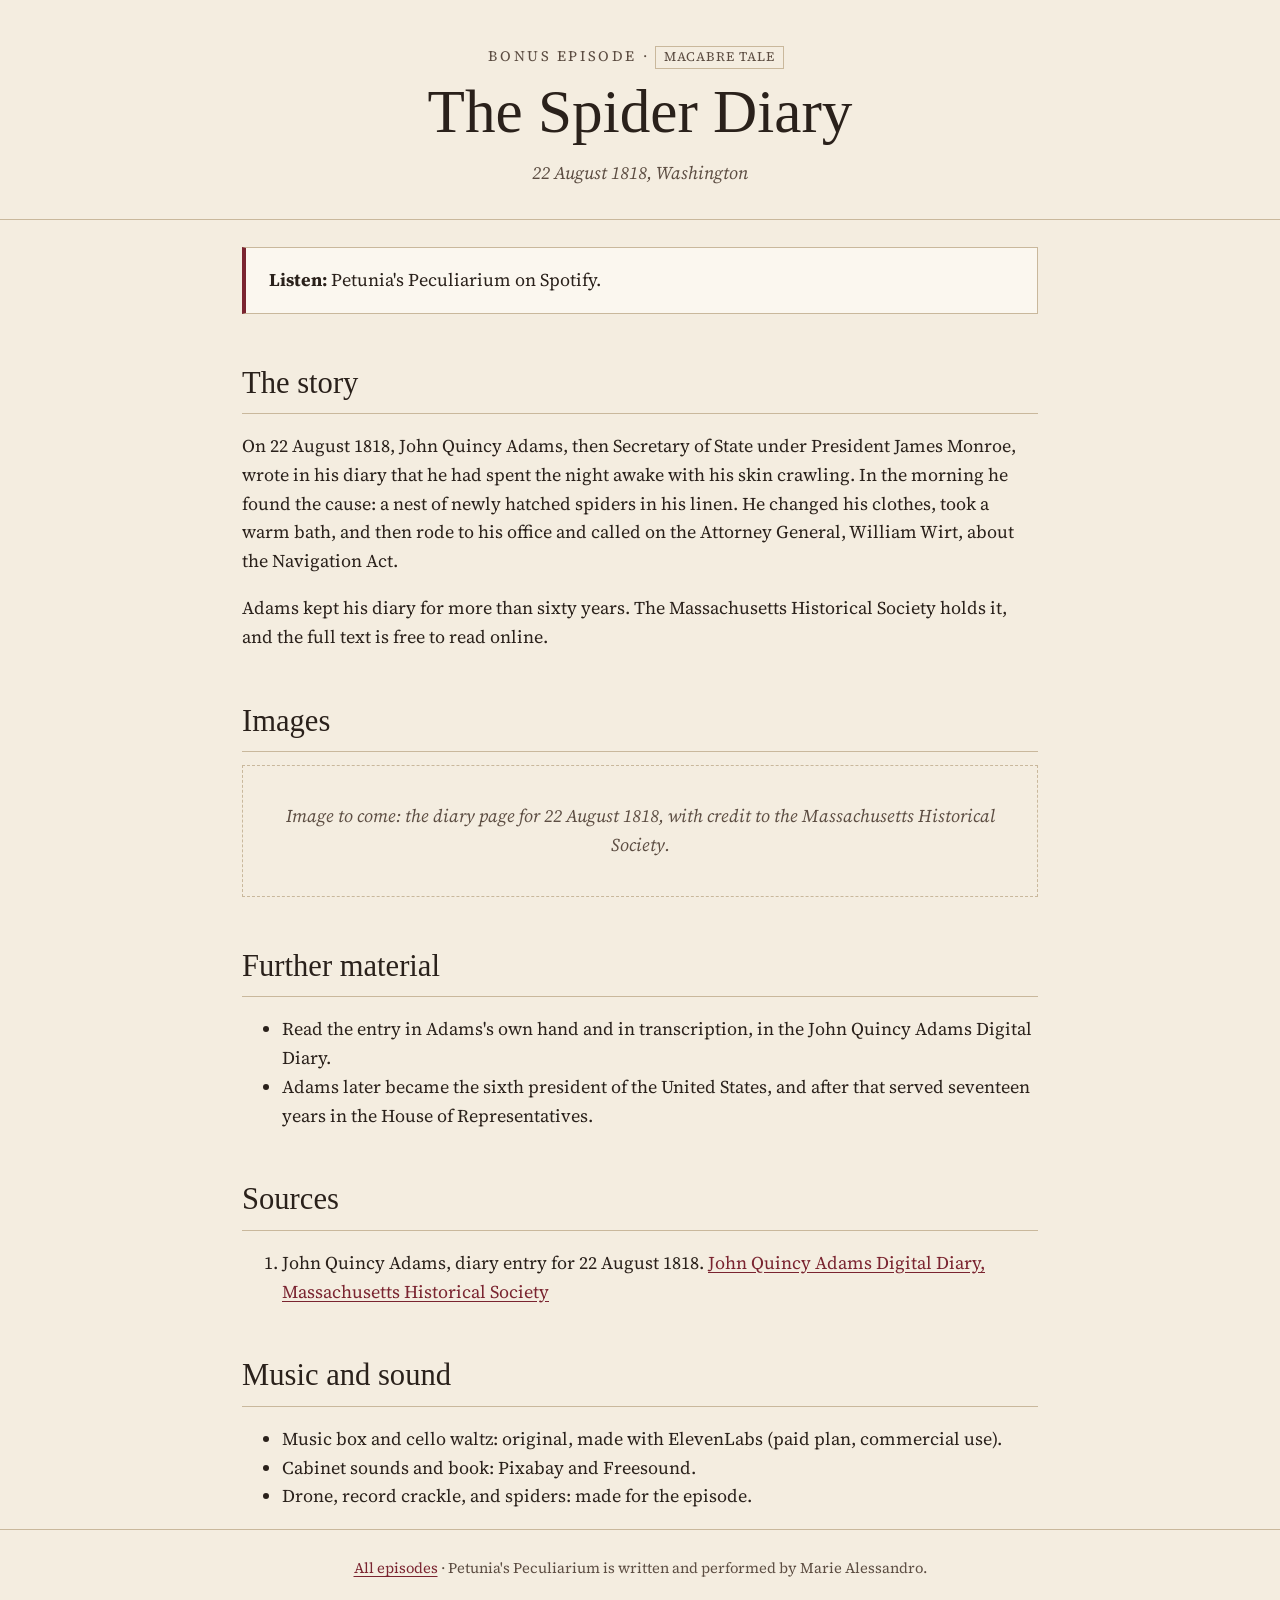
==== episodes/bonus-spider-diary.html @ fc9c0a45 "Add draft pages for Episode 1 and the Spider Diary bonus Pages carry sources, music and sound credit" ====
<!doctype html>
<html lang="en">
<head>
  <meta charset="utf-8">
  <meta name="viewport" content="width=device-width, initial-scale=1">
  <title>The Spider Diary | Petunia's Peculiarium</title>
  <meta name="description" content="Sources and notes for the Spider Diary bonus episode: John Quincy Adams's diary entry of August 22, 1818.">
  <link rel="preconnect" href="https://fonts.googleapis.com">
  <link rel="preconnect" href="https://fonts.gstatic.com" crossorigin>
  <link href="https://fonts.googleapis.com/css2?family=IM+Fell+English:ital@0;1&family=Source+Serif+4:ital,opsz,wght@0,8..60,400;0,8..60,600;1,8..60,400&display=swap" rel="stylesheet">
  <link rel="stylesheet" href="../assets/style.css">
</head>
<body>
  <header class="site">
    <div class="wrap">
      <p class="kicker">Bonus episode · <span class="tag">Macabre tale</span></p>
      <h1><a href="../">The Spider Diary</a></h1>
      <p class="tagline">22 August 1818, Washington</p>
    </div>
  </header>

  <main class="wrap">
    <div class="listen">
      <p><strong>Listen:</strong> Petunia's Peculiarium on Spotify.</p>
    </div>

    <h2>The story</h2>
    <p>On 22 August 1818, John Quincy Adams, then Secretary of State under President James Monroe, wrote in his diary that he had spent the night awake with his skin crawling. In the morning he found the cause: a nest of newly hatched spiders in his linen. He changed his clothes, took a warm bath, and then rode to his office and called on the Attorney General, William Wirt, about the Navigation Act.</p>
    <p>Adams kept his diary for more than sixty years. The Massachusetts Historical Society holds it, and the full text is free to read online.</p>

    <h2>Images</h2>
    <div class="placeholder">Image to come: the diary page for 22 August 1818, with credit to the Massachusetts Historical Society.</div>

    <h2>Further material</h2>
    <ul>
      <li>Read the entry in Adams's own hand and in transcription, in the John Quincy Adams Digital Diary.</li>
      <li>Adams later became the sixth president of the United States, and after that served seventeen years in the House of Representatives.</li>
    </ul>

    <h2>Sources</h2>
    <ol class="sources">
      <li>John Quincy Adams, diary entry for 22 August 1818. <a href="https://www.primarysourcecoop.org/publications/jqa/document/jqadiaries-v30-1818-08-p382--entry22">John Quincy Adams Digital Diary, Massachusetts Historical Society</a></li>
    </ol>

    <h2>Music and sound</h2>
    <ul>
      <li>Music box and cello waltz: original, made with ElevenLabs (paid plan, commercial use).</li>
      <li>Cabinet sounds and book: Pixabay and Freesound.</li>
      <li>Drone, record crackle, and spiders: made for the episode.</li>
    </ul>
  </main>

  <footer class="site">
    <div class="wrap"><a href="../">All episodes</a> · Petunia's Peculiarium is written and performed by Marie Alessandro.</div>
  </footer>
</body>
</html>
---- assets/style.css ----
:root {
  --paper: #f4ede0;
  --paper-deep: #e9dfcc;
  --ink: #2a211b;
  --ink-soft: #5c4d42;
  --rule: #c9b89c;
  --accent: #7a2430;
  --accent-soft: #a8505b;
  --card: #fbf7ef;
  --display: "IM Fell English", Georgia, serif;
  --body: "Source Serif 4", Georgia, serif;
}

@media (prefers-color-scheme: dark) {
  :root {
    --paper: #17120f;
    --paper-deep: #211a16;
    --ink: #ece2d2;
    --ink-soft: #b8a996;
    --rule: #4a3d33;
    --accent: #d07a83;
    --accent-soft: #e29aa2;
    --card: #1e1814;
  }
}

* { box-sizing: border-box; }

html { font-size: 18px; }

body {
  margin: 0;
  background: var(--paper);
  color: var(--ink);
  font-family: var(--body);
  line-height: 1.6;
}

a { color: var(--accent); text-underline-offset: 3px; }
a:hover { color: var(--accent-soft); }

.wrap { max-width: 46rem; margin: 0 auto; padding: 0 16px; }

header.site {
  border-bottom: 1px solid var(--rule);
  padding: 2.5rem 0 1.75rem;
  text-align: center;
}

header.site .kicker {
  font-size: 0.8rem;
  letter-spacing: 0.18em;
  text-transform: uppercase;
  color: var(--ink-soft);
  margin: 0 0 0.5rem;
}

header.site h1 {
  font-family: var(--display);
  font-weight: 400;
  font-size: clamp(2.2rem, 7vw, 3.4rem);
  line-height: 1.1;
  margin: 0;
}

header.site h1 a { color: inherit; text-decoration: none; }

header.site .tagline {
  font-style: italic;
  color: var(--ink-soft);
  margin: 0.75rem 0 0;
}

main { padding: 2rem 0 3rem; }

h2 {
  font-family: var(--display);
  font-weight: 400;
  font-size: 1.7rem;
  margin: 2.5rem 0 0.75rem;
  border-bottom: 1px solid var(--rule);
  padding-bottom: 0.3rem;
}

h3 { font-size: 1.1rem; margin: 1.5rem 0 0.4rem; }

.listen {
  background: var(--card);
  border: 1px solid var(--rule);
  border-left: 4px solid var(--accent);
  padding: 1rem 1.25rem;
  margin: 1.5rem 0;
}

.listen p { margin: 0; }

ol.episodes { list-style: none; padding: 0; margin: 0; }

ol.episodes li {
  display: grid;
  grid-template-columns: 3rem 1fr;
  gap: 0 0.75rem;
  padding: 0.9rem 0;
  border-bottom: 1px dotted var(--rule);
}

ol.episodes .num {
  font-family: var(--display);
  font-size: 1.5rem;
  color: var(--accent);
  line-height: 1.2;
}

ol.episodes .title { font-weight: 600; }

ol.episodes .meta {
  grid-column: 2;
  font-size: 0.85rem;
  color: var(--ink-soft);
}

.tag {
  display: inline-block;
  font-size: 0.72rem;
  letter-spacing: 0.08em;
  text-transform: uppercase;
  border: 1px solid var(--rule);
  padding: 0 0.45rem;
  margin-right: 0.4rem;
}

figure {
  margin: 1.5rem 0;
  background: var(--card);
  border: 1px solid var(--rule);
  padding: 0.75rem;
}

figure img { display: block; width: 100%; height: auto; }

figcaption { font-size: 0.85rem; margin-top: 0.6rem; }

figcaption .credit { display: block; color: var(--ink-soft); font-size: 0.78rem; margin-top: 0.25rem; }

.placeholder {
  border: 1px dashed var(--rule);
  color: var(--ink-soft);
  font-style: italic;
  padding: 2rem 1rem;
  text-align: center;
}

.record-legend {
  display: grid;
  grid-template-columns: 1fr;
  gap: 1rem;
}

@media (min-width: 640px) {
  .record-legend { grid-template-columns: 1fr 1fr; }
}

.record-legend > div {
  background: var(--card);
  border: 1px solid var(--rule);
  padding: 0.75rem 1rem;
}

.record-legend h3 { margin-top: 0; }

ol.sources li { margin-bottom: 0.6rem; }

footer.site {
  border-top: 1px solid var(--rule);
  padding: 1.5rem 0 2.5rem;
  font-size: 0.82rem;
  color: var(--ink-soft);
  text-align: center;
}
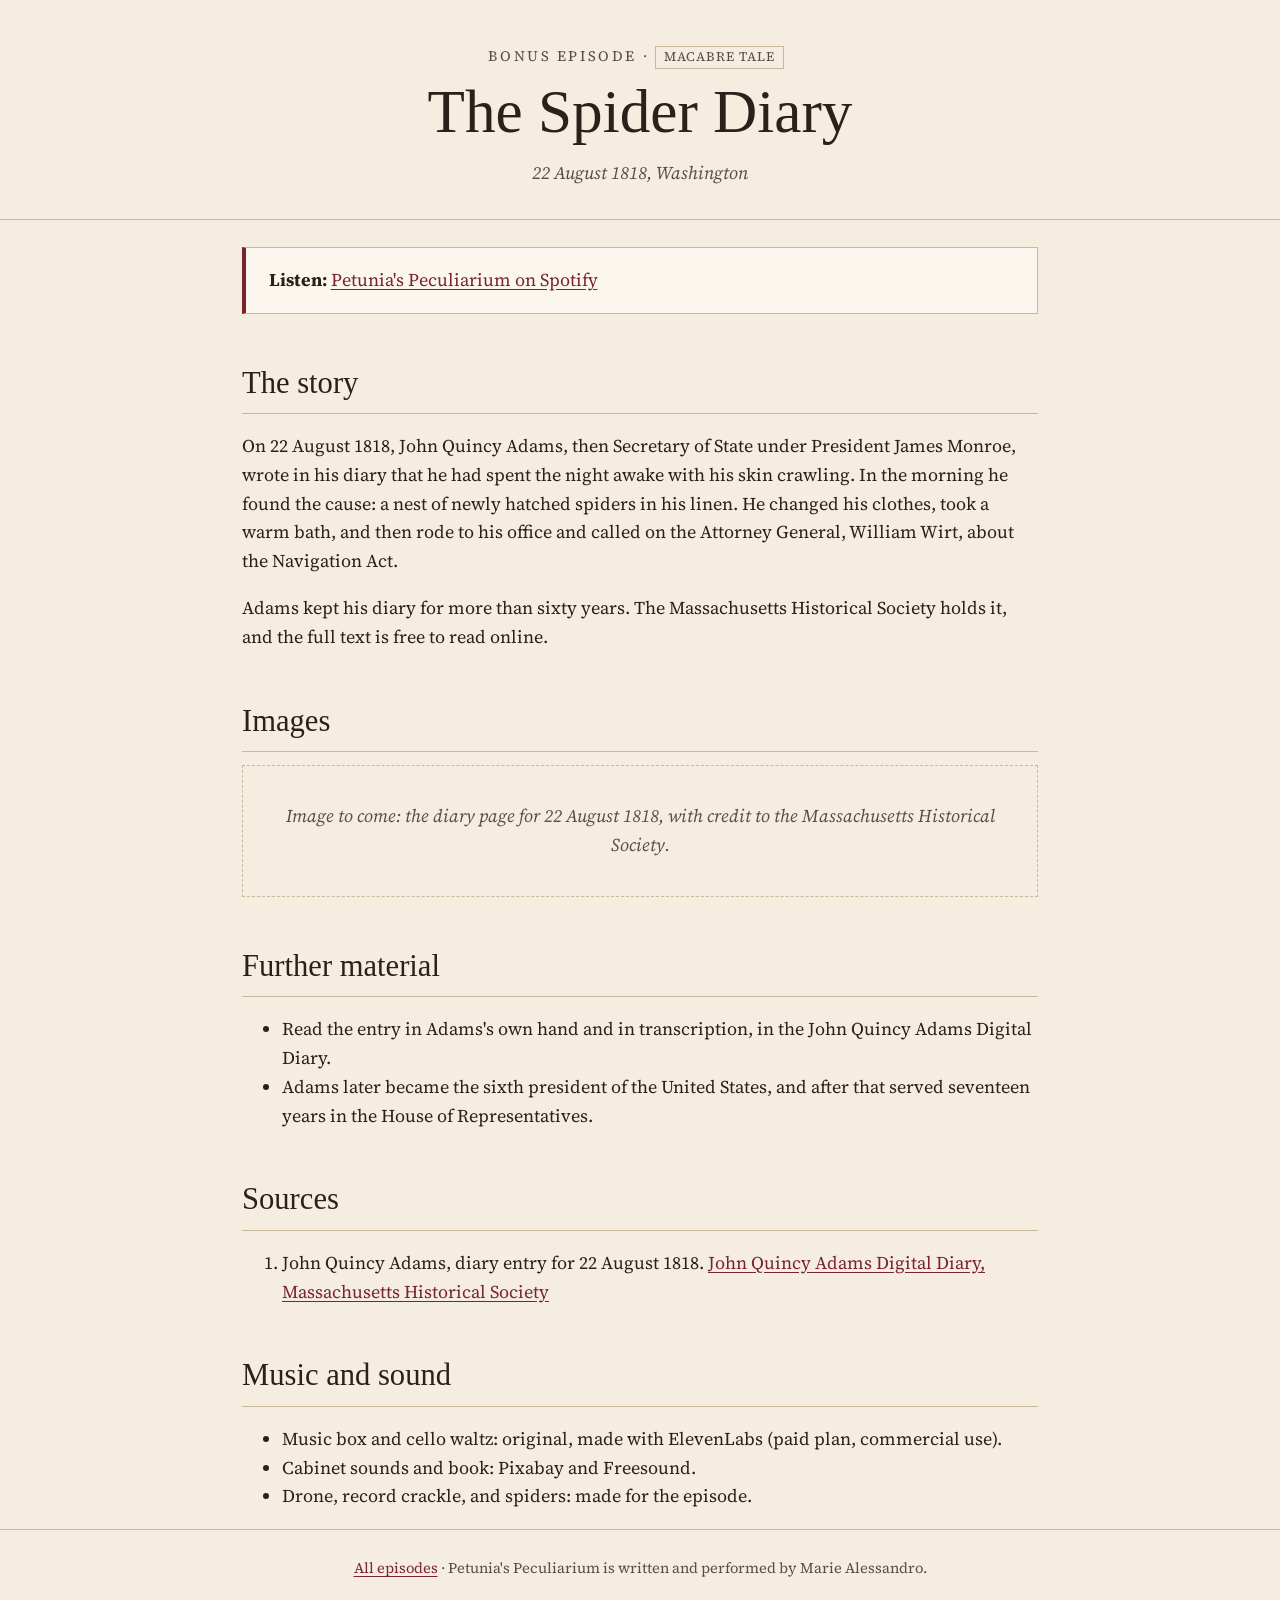
==== commit b7172522: "Order drafts by release and link to Spotify Co-Authored-By: Claude Opus 5.5 <noreply@anthropic.com> " ====
--- a/episodes/bonus-spider-diary.html
+++ b/episodes/bonus-spider-diary.html
@@ -21,7 +21,7 @@
 
   <main class="wrap">
     <div class="listen">
-      <p><strong>Listen:</strong> Petunia's Peculiarium on Spotify.</p>
+      <p><strong>Listen:</strong> <a href="https://open.spotify.com/show/64ww9guxLLeLLj0aD7bXne">Petunia's Peculiarium on Spotify</a></p>
     </div>
 
     <h2>The story</h2>
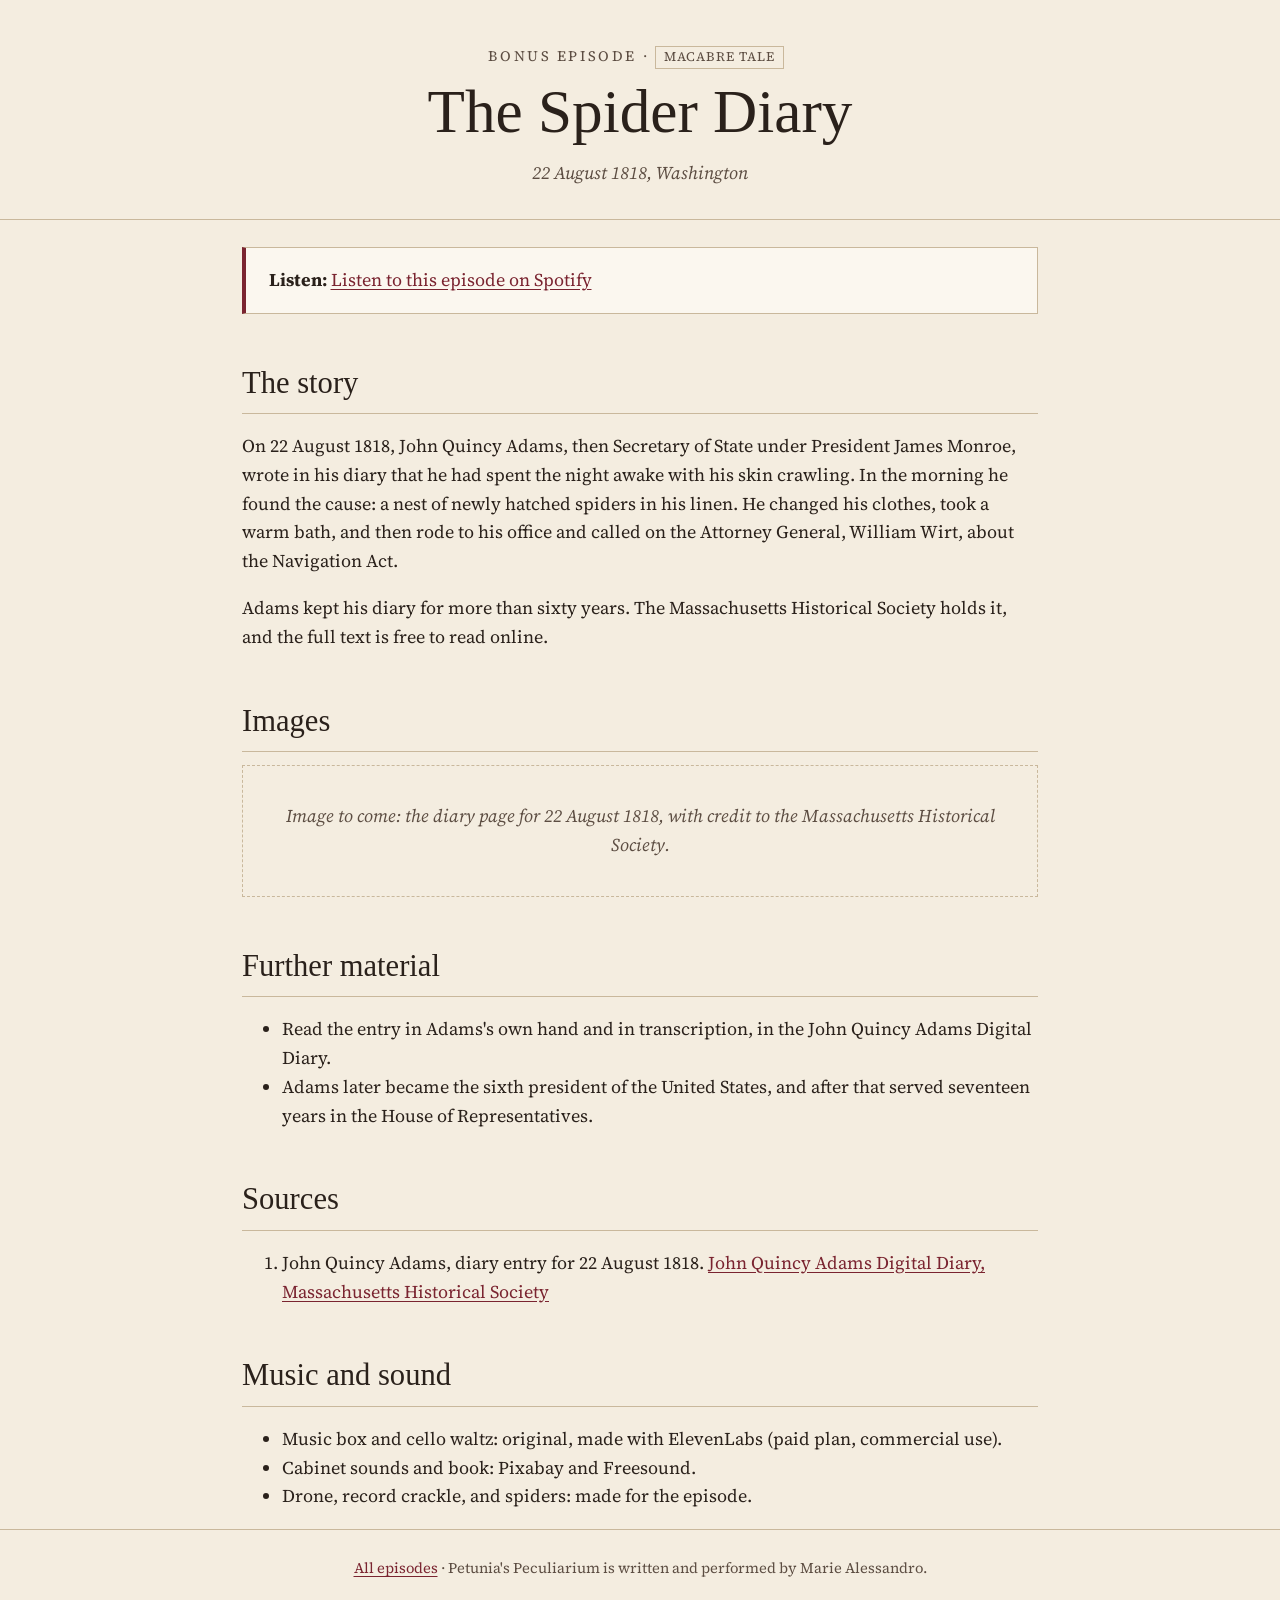
==== commit a38fb8ea: "Point the Spider Diary Listen link at its Spotify episode Co-Authored-By: Claude Opus 5.5 <noreply@a" ====
--- a/episodes/bonus-spider-diary.html
+++ b/episodes/bonus-spider-diary.html
@@ -21,7 +21,7 @@
 
   <main class="wrap">
     <div class="listen">
-      <p><strong>Listen:</strong> <a href="https://open.spotify.com/show/64ww9guxLLeLLj0aD7bXne">Petunia's Peculiarium on Spotify</a></p>
+      <p><strong>Listen:</strong> <a href="https://open.spotify.com/episode/4SubniQyx1roM9YhWF8esh">Listen to this episode on Spotify</a></p>
     </div>
 
     <h2>The story</h2>
